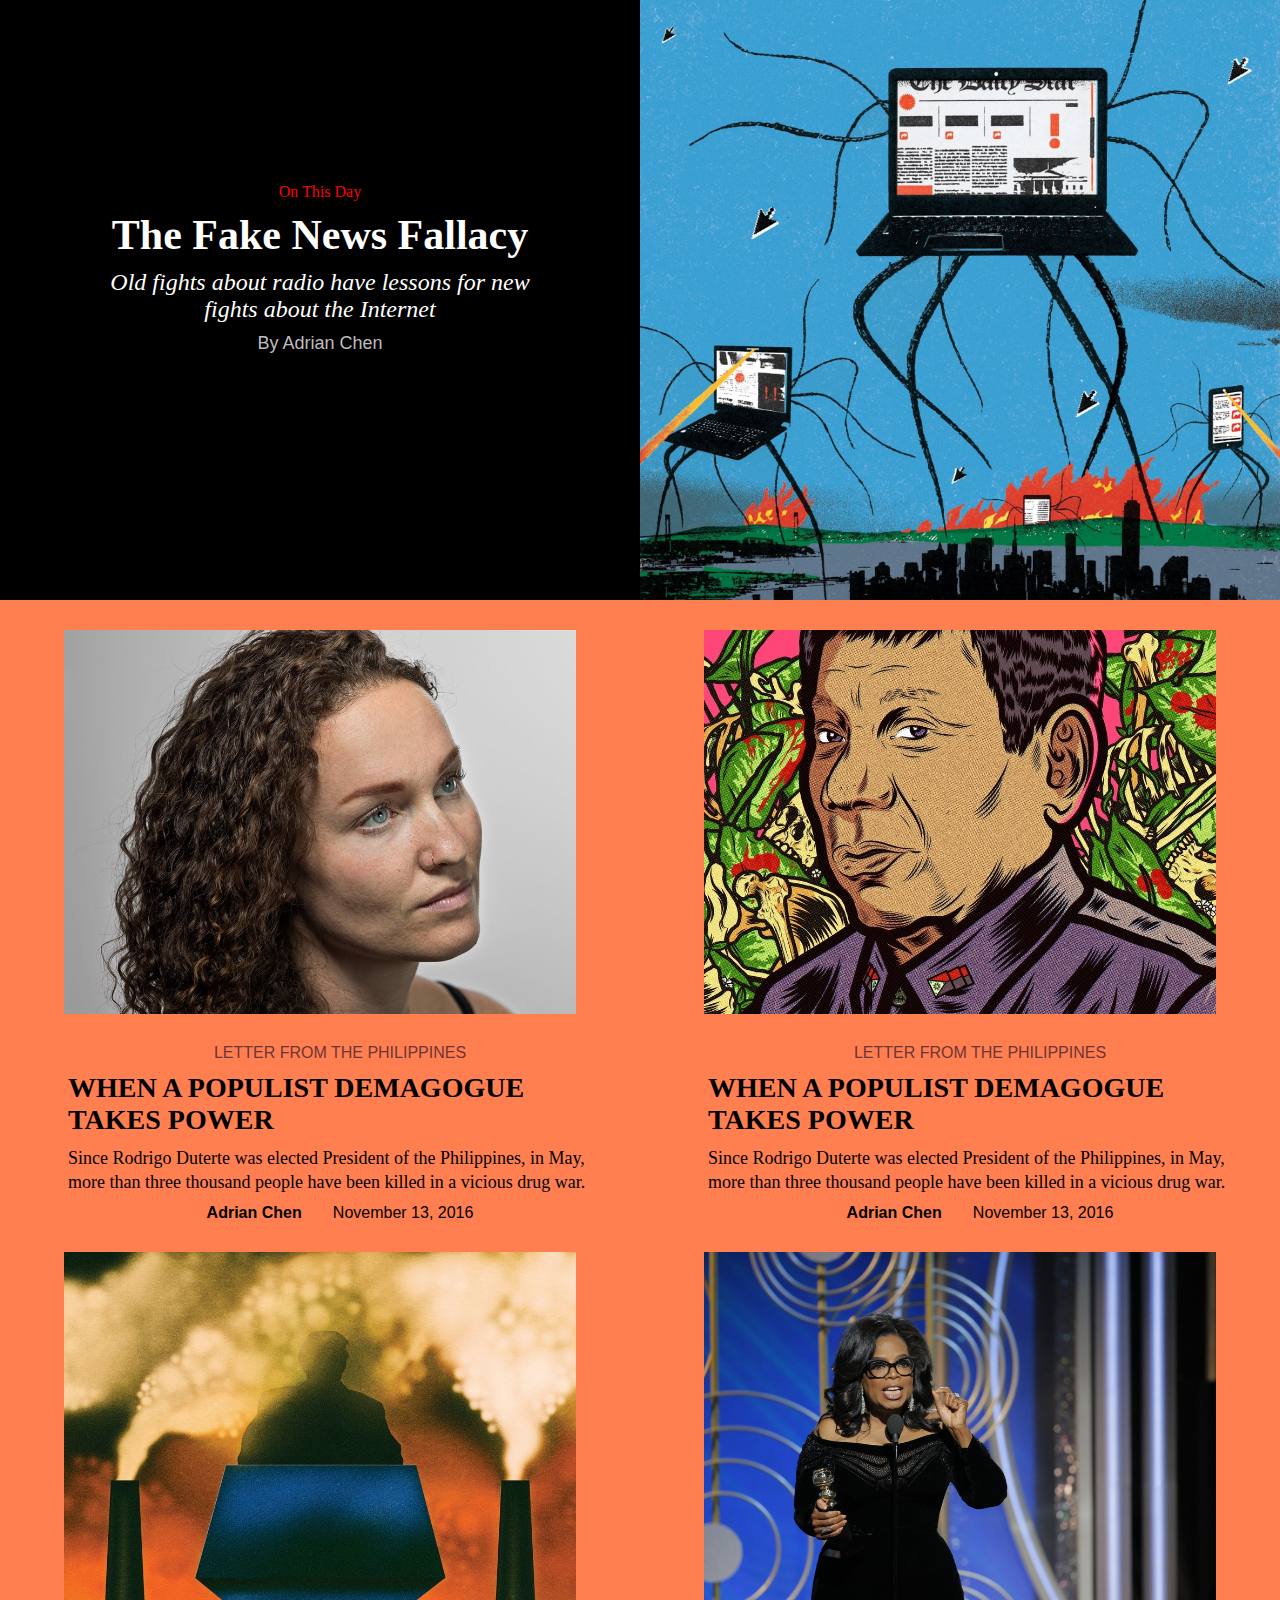
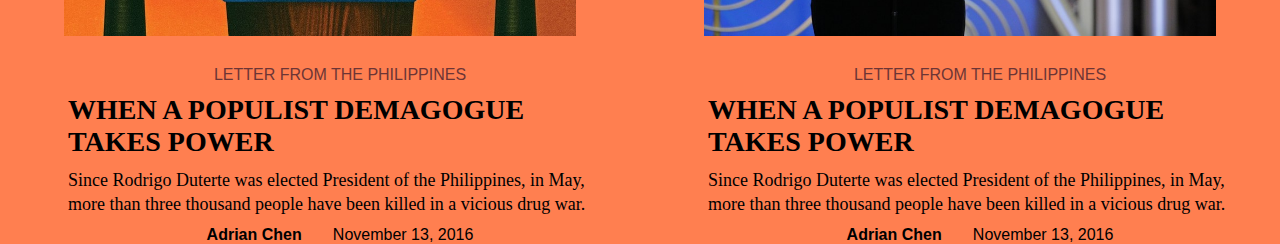
==== Exercise-04-Starter/index.html @ be97f5b1 "hw1" ====
<!DOCTYPE html>
<html lang="en">
<head>
	<meta charset="utf-8">
	<meta content="ie=edge" http-equiv="x-ua-compatible">
	<meta content="width=device-width, initial-scale=1" name="viewport">
	<title>New Yorker Article Demo</title>
	<link href="style.css" rel="stylesheet" type="text/css">
</head>
<body>

	<div class="container">
		<div class="boxinfo">
			<p class ="sectionhead">On This Day</p>
			<h1>The Fake News Fallacy</h1>
			<h2><i>Old fights about radio have lessons for new fights about the Internet</i></h2>
			<p class ="byline">By Adrian Chen</p>
		</div>
		<div class="box">
			<img src="img/cover.jpg">
		</div>
	</div>

	<div class="container">
		<div class ="boxarticle">
			<img src= "img/img1.jpg">
			<div class="articlesection">Letter from the Philippines</div>	

			<div class="articletitle">When a Populist Demagogue Takes Power</div>

			<div class ="articletext">Since Rodrigo Duterte was elected President of the Philippines, in May, more than three thousand people have been killed in a vicious drug war.</div>

			<div class ="articlebyline"><b>Adrian Chen</b>  
			&nbsp; &nbsp; &nbsp; November 13, 2016</div>
			
		</div>
		<div class ="boxarticle">
			<img src= "img/img2.jpg">
			<div class="articlesection">Letter from the Philippines</div>	

			<div class="articletitle">When a Populist Demagogue Takes Power</div>

			<div class ="articletext">Since Rodrigo Duterte was elected President of the Philippines, in May, more than three thousand people have been killed in a vicious drug war.</div>

			<div class ="articlebyline"><b>Adrian Chen</b>  
			&nbsp; &nbsp; &nbsp; November 13, 2016</div>
			
		</div>
	</div>
	<div class="container">
		<div class ="boxarticle">
			<img src= "img/img3.jpg">
			<div class="articlesection">Letter from the Philippines</div>	

			<div class="articletitle">When a Populist Demagogue Takes Power</div>

			<div class ="articletext">Since Rodrigo Duterte was elected President of the Philippines, in May, more than three thousand people have been killed in a vicious drug war.</div>

			<div class ="articlebyline"><b>Adrian Chen</b>  
			&nbsp; &nbsp; &nbsp; November 13, 2016</div>
			
		</div>
		<div class ="boxarticle">
			<img src= "img/img4.jpg">
			<div class="articlesection">Letter from the Philippines</div>	

			<div class="articletitle">When a Populist Demagogue Takes Power</div>

			<div class ="articletext">Since Rodrigo Duterte was elected President of the Philippines, in May, more than three thousand people have been killed in a vicious drug war.</div>

			<div class ="articlebyline"><b>Adrian Chen</b>  
			&nbsp; &nbsp; &nbsp; November 13, 2016</div>
			
			
		</div>
	</div>
	

</body>
</html>
---- Exercise-04-Starter/style.css ----
* {
    padding: 0px;
    margin: 0px;
    box-sizing: border-box;

}

.container {
    min-height: 600px;
    display: flex;
}

.box{
    background-color: rgb(0, 0, 0);
    height: 600px;
    width: 50%;
}

.boxarticle{
    background-color: coral;
    min-height: 600px;
    width: 50%;
    display: flex;
    flex-direction: column;
    align-items: center;
    justify-content: flex-start
}

.boxarticle:hover{
    margin: 10px;
    background-color: rgba(3, 114, 158, 0.438);
    min-height: 600px;
    width: 50%;
    display: flex;
    flex-direction: column;
    align-items: left;
    justify-content: flex-start
}

.boxarticle img{
    background-color: rgb(255, 255, 255);
    height: 80%;
    width: 80%;
    object-fit: cover;
    margin: 30px;
}

.boxinfo{
    background-color: rgb(0, 0, 0);
    height: 600px;
    width: 50%;
    display: flex;
    flex-direction: column;
    justify-content: center;
    align-items: center;
    text-align: center;
}

.box img{
    height: 100%;
    width: 100%;
    object-fit: cover;
}

.byline{
    color: rgb(189, 189, 189);
    margin-bottom: 10%;
    font-family: Arial, Helvetica, sans-serif;
}

.sectionhead{
    color: rgb(255, 0, 0);
    margin-bottom: 10px;
    font-size: 16px;
}

h1{
    color: white;
    margin-bottom: 10px;
    font-size: 42px;
}

h2{
    color: white;
    max-width: 450px;
    margin-bottom: 10px;
    font-weight: 300;
}

p{
    font-size: 18px;
}

.articletitle{
    font-size: 28px;
    margin-left: 40px;
    margin-bottom: 10px;
    text-transform: uppercase;
    font-weight: bold;
    max-width: 85%;
    
}

.articlesection{
    color: rgb(109, 53, 53);
    margin-left:40px;
    margin-bottom: 10px;
    font-family: Arial, Helvetica, sans-serif;
    text-transform: uppercase;
    
}

.articletext{
    margin-left:40px;
    max-width: 85%;
    font-size: 18px;
    line-height: 24px;
    margin-bottom: 10px;
}

.articlebyline{
    font-family: Arial, Helvetica, sans-serif;
    margin-left:40px;    
}


@media screen and (max-width: 768px) {

    .container {
        flex-direction: column;
        align-items: flex-start;
        justify-content: flex-start;
        min-height: 800px;
    }

    .box{
        width: 100%;
    }

    .boxinfo{
        height: 600px;
        width: 100%;
    }

    h1{
        margin-bottom: 10px;
        font-size: 30px;
    }

    h2{
        max-width: 300px;
        margin-bottom: 10px; 
        font-size: 16px;
        font-weight: 300;
    }

    .byline{
        color: rgb(189, 189, 189);
        margin-bottom: 10px;
        font-size: 12px;
    }

    .sectionhead{
        margin-bottom: 10px;
        font-size: 16px;
    }

    .boxarticle{
        height: 900px;
        width: 100%;
        align-items: left;
        justify-content: flex-start;
    }

    .boxarticle:hover{
        height: 900px;
        width: 100%;
        align-items: left;
        justify-content: flex-start
    }

    .boxarticle img{
        width: 90%;
        margin-left: 5%;
        margin-right: 5%;
        margin-top: 20px;    
    }

    .articlebyline{
        margin-bottom:40px;   
    }  
}
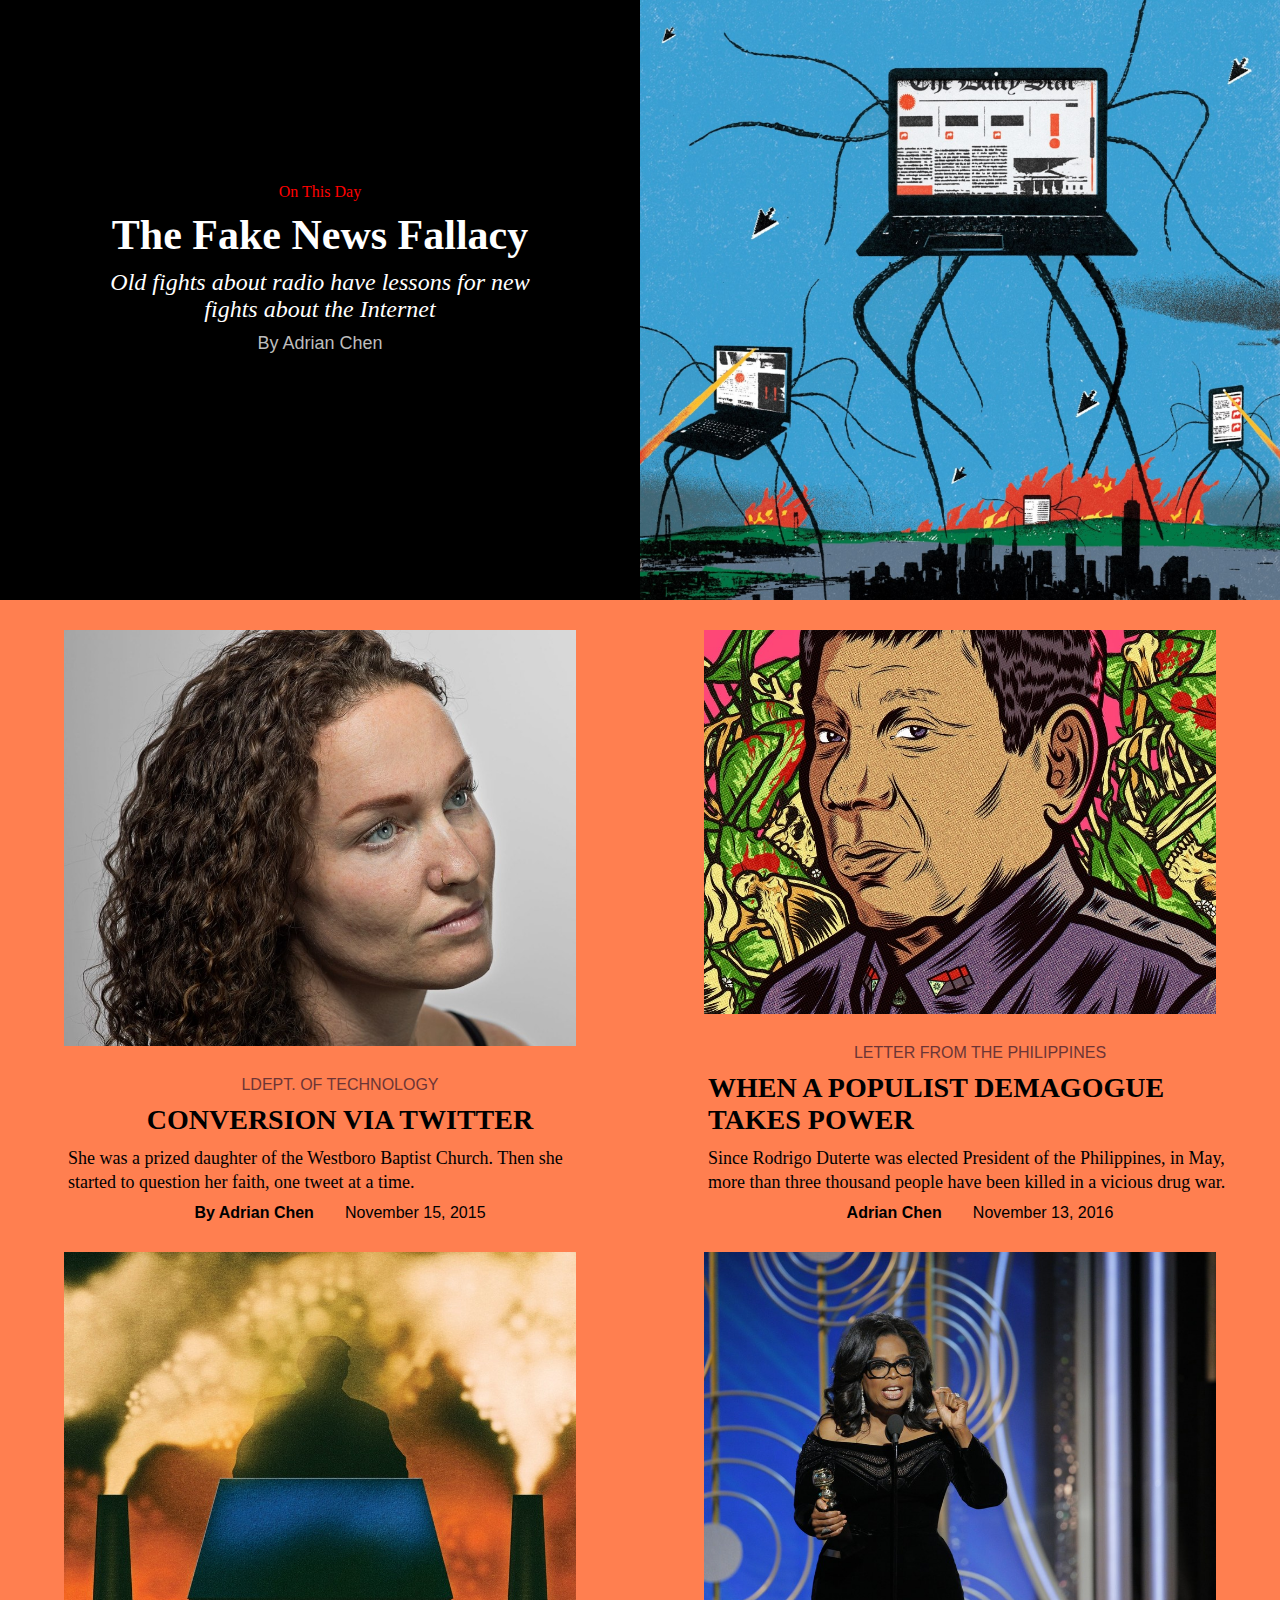
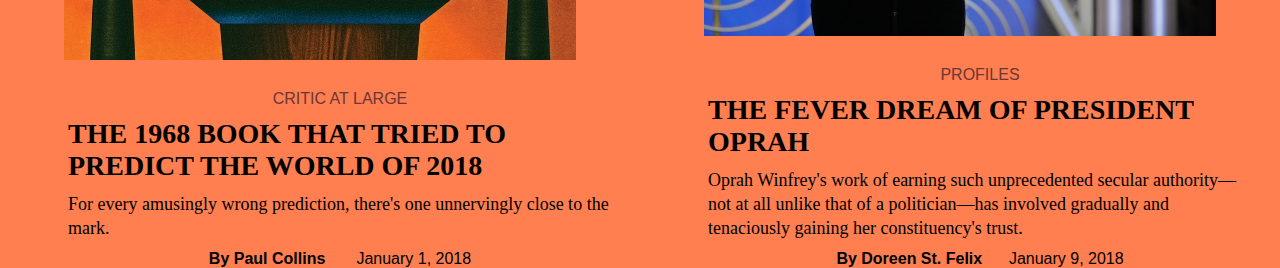
==== commit aafe661d: "01/12/22" ====
--- a/Exercise-04-Starter/index.html
+++ b/Exercise-04-Starter/index.html
@@ -24,14 +24,16 @@
 	<div class="container">
 		<div class ="boxarticle">
 			<img src= "img/img1.jpg">
-			<div class="articlesection">Letter from the Philippines</div>	
+			<div class="articlesection">LDept. of Technology</div>	
 
-			<div class="articletitle">When a Populist Demagogue Takes Power</div>
+			<div class="articletitle">Conversion Via Twitter</div>
 
-			<div class ="articletext">Since Rodrigo Duterte was elected President of the Philippines, in May, more than three thousand people have been killed in a vicious drug war.</div>
+			<div class ="articletext">
+			She was a prized daughter of the Westboro Baptist Church. Then she started to question her faith, one tweet at a time.
+			</div>
 
-			<div class ="articlebyline"><b>Adrian Chen</b>  
-			&nbsp; &nbsp; &nbsp; November 13, 2016</div>
+			<div class ="articlebyline"><b>By Adrian Chen</b>  
+			&nbsp; &nbsp; &nbsp; November 15, 2015</div>
 			
 		</div>
 		<div class ="boxarticle">
@@ -50,26 +52,31 @@
 	<div class="container">
 		<div class ="boxarticle">
 			<img src= "img/img3.jpg">
-			<div class="articlesection">Letter from the Philippines</div>	
+			<div class="articlesection">Critic at large</div>	
 
-			<div class="articletitle">When a Populist Demagogue Takes Power</div>
+			<div class="articletitle">The 1968 Book that Tried to Predict the World of 2018</div>
 
-			<div class ="articletext">Since Rodrigo Duterte was elected President of the Philippines, in May, more than three thousand people have been killed in a vicious drug war.</div>
+			<div class ="articletext">
+			For every amusingly wrong prediction, there's one unnervingly close to the mark.
+			</div>
 
-			<div class ="articlebyline"><b>Adrian Chen</b>  
-			&nbsp; &nbsp; &nbsp; November 13, 2016</div>
+			<div class ="articlebyline"><b>By Paul Collins</b>  
+			&nbsp; &nbsp; &nbsp; January 1, 2018</div>
 			
 		</div>
 		<div class ="boxarticle">
 			<img src= "img/img4.jpg">
-			<div class="articlesection">Letter from the Philippines</div>	
+			<div class="articlesection">Profiles
+			</div>	
 
-			<div class="articletitle">When a Populist Demagogue Takes Power</div>
+			<div class="articletitle">The Fever Dream of President Oprah</div>
 
-			<div class ="articletext">Since Rodrigo Duterte was elected President of the Philippines, in May, more than three thousand people have been killed in a vicious drug war.</div>
+			<div class ="articletext">
+			Oprah Winfrey's work of earning such unprecedented secular authority—not at all unlike that of a politician—has involved gradually and tenaciously gaining her constituency's trust.
+			</div>
 
-			<div class ="articlebyline"><b>Adrian Chen</b>  
-			&nbsp; &nbsp; &nbsp; November 13, 2016</div>
+			<div class ="articlebyline"><b>By Doreen St. Felix</b>  
+			&nbsp; &nbsp; &nbsp;January 9, 2018</div>
 			
 			
 		</div>
